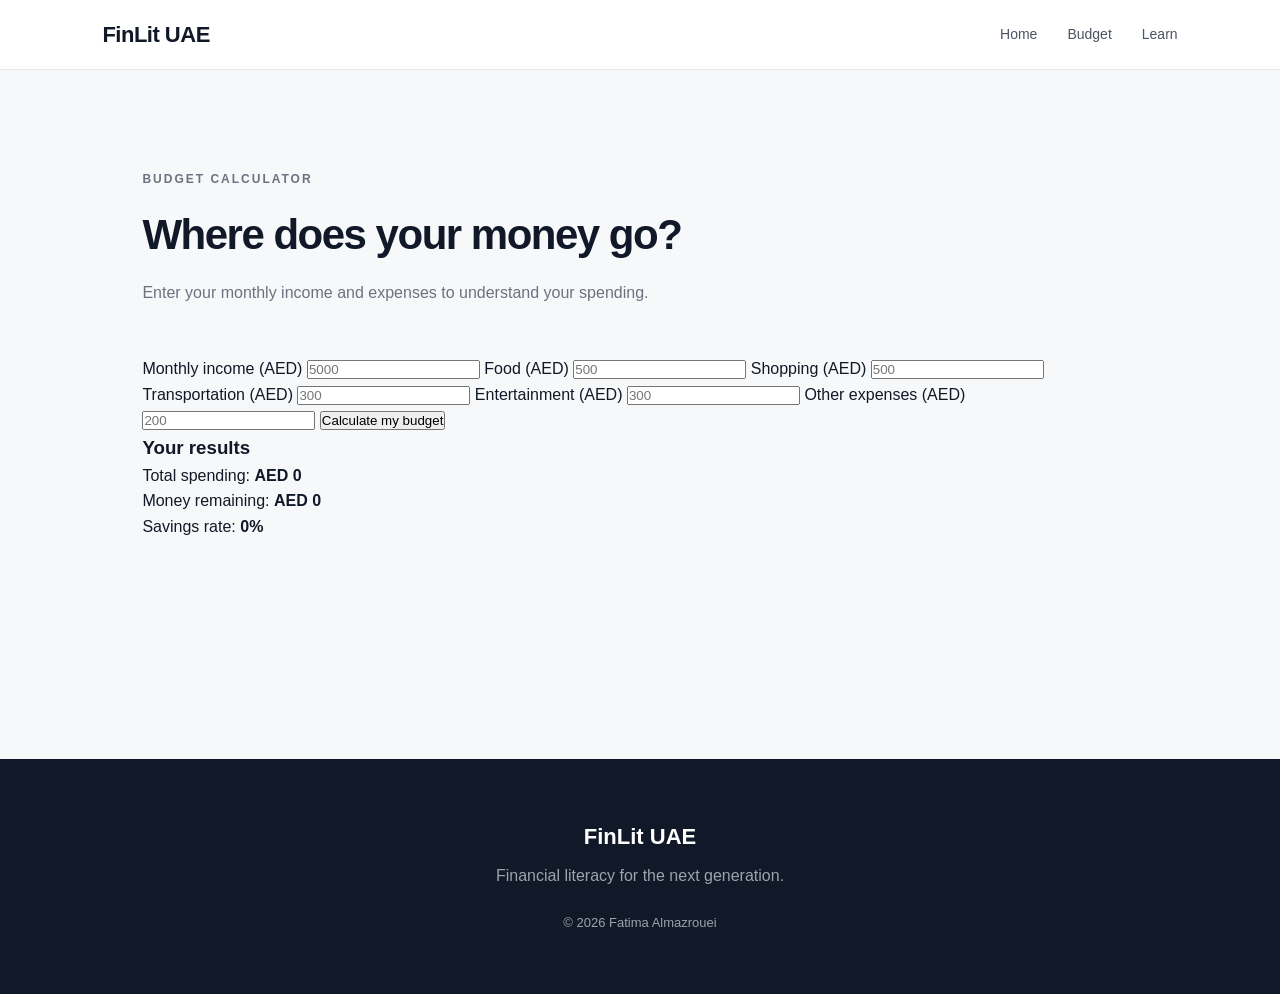
==== budget.html @ 2db0805f "Add budget calculator HTML structure" ====
<!DOCTYPE html>
<html lang="en">

<head>
    <meta charset="UTF-8">
    <meta name="viewport" content="width=device-width, initial-scale=1.0">

    <title>Budget Calculator | FinLit UAE</title>

    <link rel="stylesheet" href="style.css">
</head>

<body>

    <nav>
        <div class="logo">FinLit UAE</div>

        <div class="nav-links">
            <a href="index.html">Home</a>
            <a href="budget.html">Budget</a>
            <a href="index.html#learn">Learn</a>
        </div>
    </nav>

    <main>

        <section>

            <div class="section-heading">

                <p class="small-title">BUDGET CALCULATOR</p>

                <h2>Where does your money go?</h2>

                <p>
                    Enter your monthly income and expenses
                    to understand your spending.
                </p>

            </div>

            <div class="calculator">

                <label>
                    Monthly income (AED)
                    <input type="number" id="income" placeholder="5000">
                </label>

                <label>
                    Food (AED)
                    <input type="number" id="food" placeholder="500">
                </label>

                <label>
                    Shopping (AED)
                    <input type="number" id="shopping" placeholder="500">
                </label>

                <label>
                    Transportation (AED)
                    <input type="number" id="transport" placeholder="300">
                </label>

                <label>
                    Entertainment (AED)
                    <input type="number" id="entertainment" placeholder="300">
                </label>

                <label>
                    Other expenses (AED)
                    <input type="number" id="other" placeholder="200">
                </label>

                <button onclick="calculateBudget()">
                    Calculate my budget
                </button>

            </div>

            <div id="result" class="result">

                <h3>Your results</h3>

                <p>
                    Total spending:
                    <strong>AED <span id="total">0</span></strong>
                </p>

                <p>
                    Money remaining:
                    <strong>AED <span id="remaining">0</span></strong>
                </p>

                <p>
                    Savings rate:
                    <strong><span id="rate">0</span>%</strong>
                </p>

            </div>

        </section>

    </main>

    <footer>

        <h3>FinLit UAE</h3>

        <p>
            Financial literacy for the next generation.
        </p>

        <p class="copyright">
            © 2026 Fatima Almazrouei
        </p>

    </footer>

    <script src="script.js"></script>

</body>

</html>
---- style.css ----
* {
    margin: 0;
    padding: 0;
    box-sizing: border-box;
}

html {
    scroll-behavior: smooth;
}

body {
    font-family: Arial, Helvetica, sans-serif;
    background: #f7f8fa;
    color: #111827;
    line-height: 1.6;
}

/* Navigation */

nav {
    height: 70px;
    padding: 0 8%;
    display: flex;
    align-items: center;
    justify-content: space-between;
    background: white;
    border-bottom: 1px solid #e5e7eb;
    position: sticky;
    top: 0;
    z-index: 100;
}

.logo {
    font-size: 22px;
    font-weight: 700;
    letter-spacing: -0.5px;
}

.nav-links {
    display: flex;
    gap: 30px;
}

.nav-links a {
    text-decoration: none;
    color: #4b5563;
    font-size: 14px;
}

.nav-links a:hover {
    color: #111827;
}

/* Hero */

header {
    background: #111827;
    color: white;
    min-height: 620px;
    display: flex;
    align-items: center;
    padding: 80px 8%;
}

.hero-content {
    max-width: 750px;
}

.tagline {
    font-size: 13px;
    letter-spacing: 2px;
    margin-bottom: 25px;
    color: #9ca3af;
    font-weight: 600;
}

.hero-content h1 {
    font-size: clamp(50px, 8vw, 90px);
    line-height: 0.98;
    letter-spacing: -4px;
    margin-bottom: 30px;
}

.hero-text {
    max-width: 560px;
    font-size: 18px;
    color: #d1d5db;
    margin-bottom: 35px;
}

.button {
    display: inline-block;
    background: white;
    color: #111827;
    text-decoration: none;
    padding: 14px 24px;
    border-radius: 8px;
    font-weight: 600;
    transition: 0.2s;
}

.button:hover {
    transform: translateY(-2px);
}

/* Main */

main {
    max-width: 1200px;
    margin: auto;
    padding: 100px 8%;
}

section {
    margin-bottom: 120px;
}

.section-heading {
    max-width: 650px;
    margin-bottom: 50px;
}

.small-title {
    font-size: 12px;
    letter-spacing: 2px;
    font-weight: 700;
    color: #6b7280;
    margin-bottom: 12px;
}

.section-heading h2 {
    font-size: 42px;
    letter-spacing: -1.5px;
    margin-bottom: 12px;
}

.section-heading > p:last-child {
    color: #6b7280;
}

/* Tools */

.tools-grid {
    display: grid;
    grid-template-columns: repeat(3, 1fr);
    gap: 20px;
}

.tool-card {
    background: white;
    border: 1px solid #e5e7eb;
    border-radius: 16px;
    padding: 35px;
    min-height: 280px;
    display: flex;
    flex-direction: column;
    transition: 0.2s;
}

.tool-card:hover {
    transform: translateY(-5px);
    box-shadow: 0 15px 35px rgba(0, 0, 0, 0.08);
}

.tool-number {
    font-size: 13px;
    color: #9ca3af;
    margin-bottom: 40px;
}

.tool-card h3 {
    font-size: 27px;
    margin-bottom: 12px;
}

.tool-card p {
    color: #6b7280;
    margin-bottom: auto;
}

.tool-card a {
    color: #111827;
    text-decoration: none;
    font-weight: 600;
    margin-top: 25px;
}

/* Learn */

.learn-section {
    border-top: 1px solid #e5e7eb;
    padding-top: 100px;
}

.learn-grid {
    display: grid;
    grid-template-columns: repeat(2, 1fr);
    gap: 1px;
    background: #e5e7eb;
    border: 1px solid #e5e7eb;
}

.learn-grid > div {
    background: white;
    padding: 35px;
}

.learn-grid h3 {
    font-size: 22px;
    margin-bottom: 10px;
}

.learn-grid p {
    color: #6b7280;
}

/* Footer */

footer {
    background: #111827;
    color: white;
    text-align: center;
    padding: 60px 20px;
}

footer h3 {
    font-size: 22px;
    margin-bottom: 8px;
}

footer p {
    color: #9ca3af;
}

footer .copyright {
    margin-top: 25px;
    font-size: 13px;
}

/* Mobile */

@media (max-width: 800px) {

    nav {
        padding: 0 5%;
    }

    .nav-links {
        gap: 15px;
    }

    header {
        padding: 70px 7%;
        min-height: 550px;
    }

    .hero-content h1 {
        letter-spacing: -2px;
    }

    main {
        padding: 70px 7%;
    }

    .tools-grid {
        grid-template-columns: 1fr;
    }

    .learn-grid {
        grid-template-columns: 1fr;
    }

    .section-heading h2 {
        font-size: 34px;
    }
}
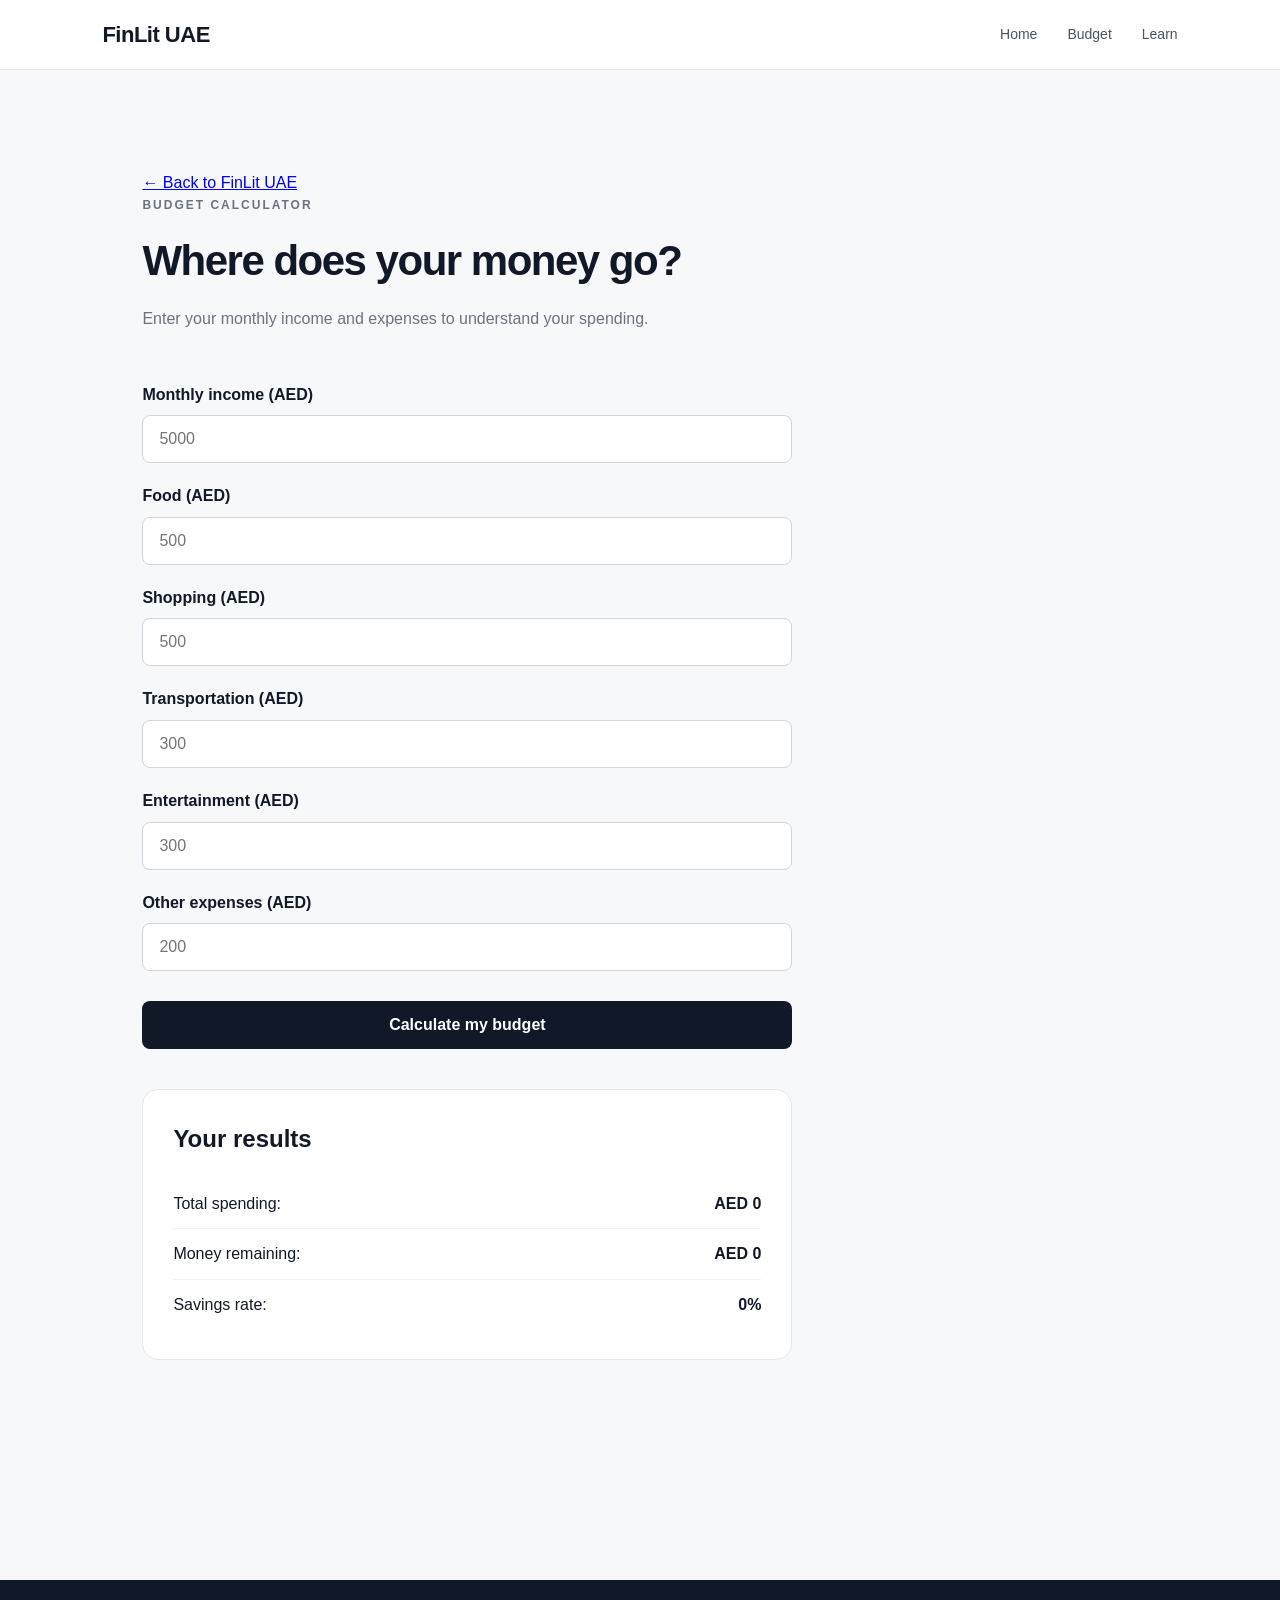
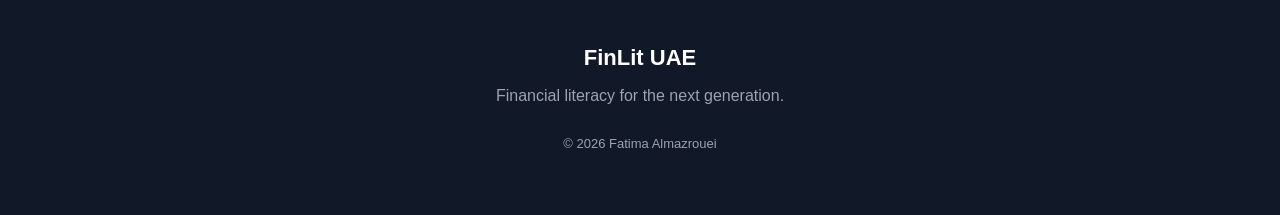
==== commit e52be904: "Add back link to FinLit UAE in budget.html Added a back link to the FinLit UAE page." ====
--- a/budget.html
+++ b/budget.html
@@ -25,6 +25,10 @@
     <main>
 
         <section>
+
+            <a href="index.html" class="back-link">
+                ← Back to FinLit UAE
+            </a>
 
             <div class="section-heading">
 
--- a/style.css
+++ b/style.css
@@ -274,3 +274,76 @@
         font-size: 34px;
     }
 }
+/* Budget Calculator */
+
+.calculator {
+    max-width: 650px;
+    display: grid;
+    gap: 20px;
+}
+
+.calculator label {
+    display: flex;
+    flex-direction: column;
+    gap: 8px;
+    font-weight: 600;
+}
+
+.calculator input {
+    padding: 14px 16px;
+    border: 1px solid #d1d5db;
+    border-radius: 8px;
+    font-size: 16px;
+    font-family: inherit;
+    outline: none;
+}
+
+.calculator input:focus {
+    border-color: #111827;
+}
+
+.calculator button {
+    margin-top: 10px;
+    padding: 15px 20px;
+    border: none;
+    border-radius: 8px;
+    background: #111827;
+    color: white;
+    font-size: 16px;
+    font-weight: 600;
+    cursor: pointer;
+    font-family: inherit;
+}
+
+.calculator button:hover {
+    opacity: 0.9;
+}
+
+.result {
+    max-width: 650px;
+    margin-top: 40px;
+    padding: 30px;
+    background: white;
+    border: 1px solid #e5e7eb;
+    border-radius: 16px;
+}
+
+.result h3 {
+    font-size: 24px;
+    margin-bottom: 20px;
+}
+
+.result p {
+    display: flex;
+    justify-content: space-between;
+    padding: 12px 0;
+    border-bottom: 1px solid #f0f0f0;
+}
+
+.result p:last-child {
+    border-bottom: none;
+}
+
+.result strong {
+    font-weight: 700;
+}
